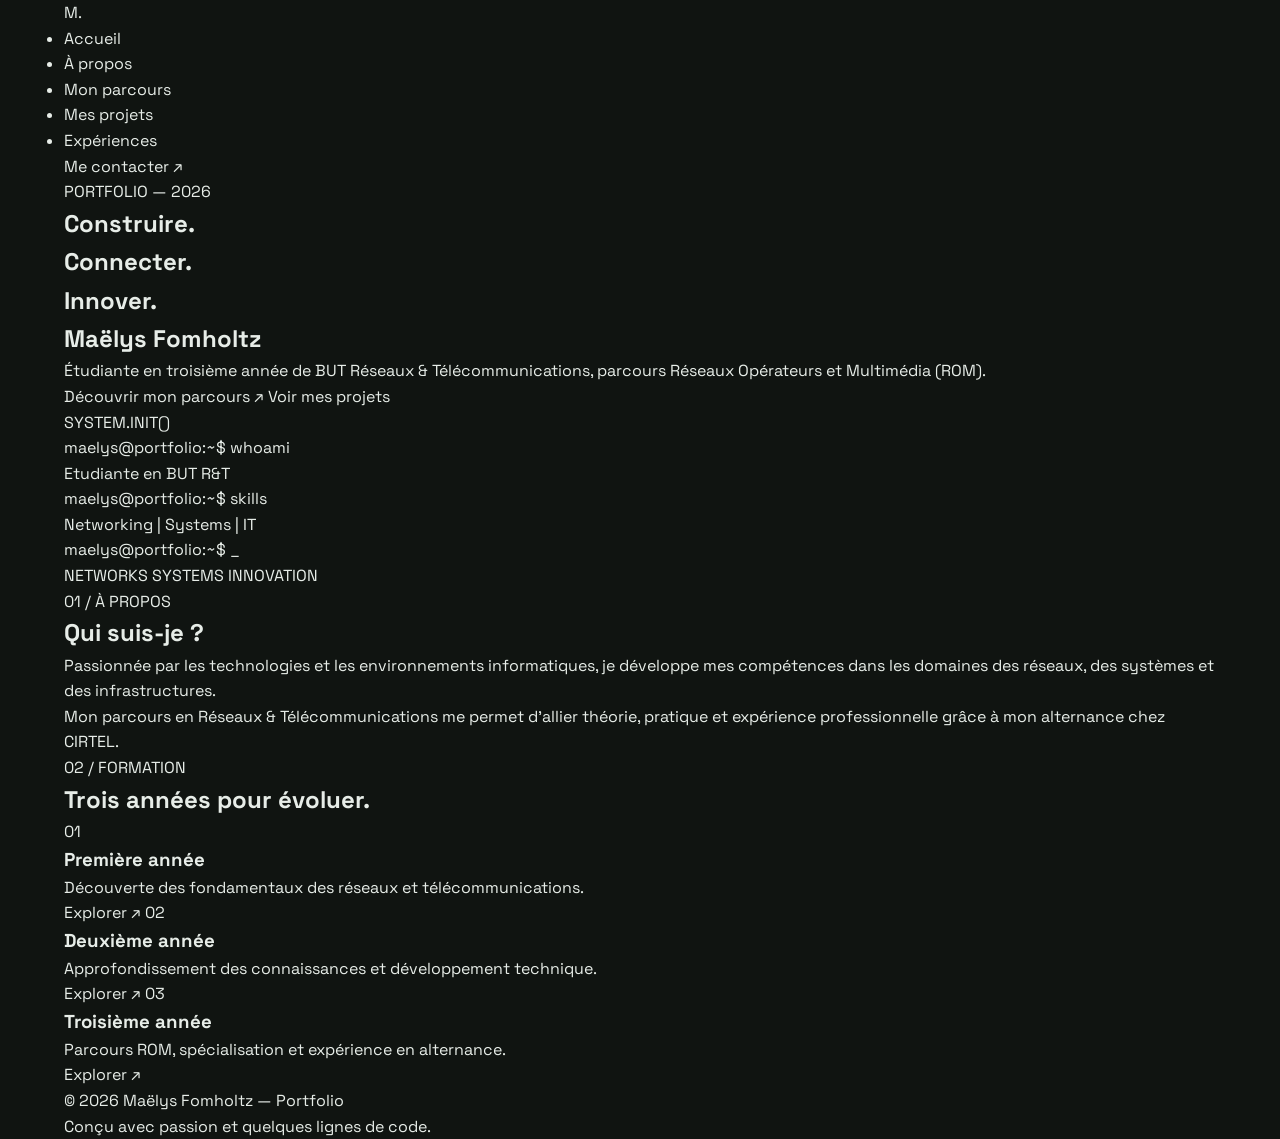
==== index.html @ dc330d8f "Update index.html" ====
<!doctype html>
<html lang="fr">
  <head>
    <meta charset="UTF-8" />
    <meta name="viewport" content="width=device-width, initial-scale=1.0" />

    <title>Maëlys Fomholtz | Portfolio</title>

    <meta
      name="description"
      content="Portfolio de Maëlys Fomholtz, étudiante en BUT Réseaux et Télécommunications, parcours ROM."
    />

    <link rel="stylesheet" href="css/style.css" />
  </head>

  <body>
    <!-- NAVIGATION -->
    <header class="header">
      <nav class="navbar container">
        <a href="index.html" class="logo"> M<span>.</span> </a>

        <ul class="nav-links">
          <li><a href="#accueil">Accueil</a></li>
          <li><a href="#apropos">À propos</a></li>
          <li><a href="parcours/index.html">Mon parcours</a></li>
          <li><a href="projets/index.html">Mes projets</a></li>
          <li><a href="experiences/index.html">Expériences</a></li>
        </ul>

        <a href="mailto:contact@example.com" class="contact-link">
          Me contacter ↗
        </a>
      </nav>
    </header>

    <main>
      <!-- ACCUEIL -->
      <section class="hero container" id="accueil">
        <div class="hero-content">
          <p class="hero-label">
            <span class="status-dot"></span>
            PORTFOLIO — 2026
          </p>

          <h1>
            Construire.<br />
            Connecter.<br />
            <span>Innover.</span>
          </h1>

          <h2>Maëlys Fomholtz</h2>

          <p class="hero-description">
            Étudiante en troisième année de BUT Réseaux & Télécommunications,
            parcours Réseaux Opérateurs et Multimédia (ROM).
          </p>

          <div class="hero-buttons">
            <a href="parcours/index.html" class="btn btn-primary">
              Découvrir mon parcours ↗
            </a>

            <a href="projets/index.html" class="btn btn-secondary">
              Voir mes projets
            </a>
          </div>
        </div>

        <div class="hero-visual">
          <div class="visual-card">
            <p class="code-label">SYSTEM.INIT()</p>

            <div class="terminal">
              <p>
                <span class="terminal-green">maelys@portfolio</span>:~$ whoami
              </p>
              <p>Etudiante en BUT R&T</p>
              <p>
                <span class="terminal-green">maelys@portfolio</span>:~$ skills
              </p>
              <p>Networking | Systems | IT</p>
              <p>
                <span class="terminal-green">maelys@portfolio</span>:~$
                <span class="cursor">_</span>
              </p>
            </div>

            <div class="visual-footer">
              <span>NETWORKS</span>
              <span>SYSTEMS</span>
              <span>INNOVATION</span>
            </div>
          </div>
        </div>
      </section>

      <!-- PRESENTATION -->
      <section class="about-section" id="apropos">
        <div class="container about-content">
          <div>
            <p class="section-label">01 / À PROPOS</p>
            <h2>Qui suis-je<span> ?</span></h2>
          </div>

          <div class="about-text">
            <p>
              Passionnée par les technologies et les environnements
              informatiques, je développe mes compétences dans les domaines des
              réseaux, des systèmes et des infrastructures.
            </p>

            <p>
              Mon parcours en Réseaux & Télécommunications me permet d'allier
              théorie, pratique et expérience professionnelle grâce à mon
              alternance chez CIRTEL.
            </p>
          </div>
        </div>
      </section>

      <!-- PARCOURS -->
      <section class="container journey-section">
        <p class="section-label">02 / FORMATION</p>

        <h2>Trois années pour <span>évoluer.</span></h2>

        <div class="journey-grid">
          <a href="parcours/premiere-annee.html" class="journey-card">
            <span class="card-number">01</span>
            <h3>Première année</h3>
            <p>
              Découverte des fondamentaux des réseaux et télécommunications.
            </p>
            <span class="card-link">Explorer ↗</span>
          </a>

          <a href="parcours/deuxieme-annee.html" class="journey-card">
            <span class="card-number">02</span>
            <h3>Deuxième année</h3>
            <p>
              Approfondissement des connaissances et développement technique.
            </p>
            <span class="card-link">Explorer ↗</span>
          </a>

          <a href="parcours/troisieme-annee.html" class="journey-card">
            <span class="card-number">03</span>
            <h3>Troisième année</h3>
            <p>Parcours ROM, spécialisation et expérience en alternance.</p>
            <span class="card-link">Explorer ↗</span>
          </a>
        </div>
      </section>
    </main>

    <footer class="footer">
      <div class="container">
        <p>© 2026 Maëlys Fomholtz — Portfolio</p>
        <p>Conçu avec passion et quelques lignes de code.</p>
      </div>
    </footer>

    <script src="js/main.js"></script>
  </body>
</html>
---- css/style.css ----
/* =====================================
   STYLE GÉNÉRAL
===================================== */

@import url("https://fonts.googleapis.com/css2?family=Space+Grotesk:wght@400;500;600;700&family=JetBrains+Mono:wght@400;500&display=swap");

@import url("./variables.css");

* {
  margin: 0;
  padding: 0;
  box-sizing: border-box;
}

html {
  scroll-behavior: smooth;
}

body {
  background-color: var(--bg-primary);
  color: var(--text-primary);
  font-family: var(--font-main);
  line-height: 1.6;
  overflow-x: hidden;
}

a {
  color: inherit;
  text-decoration: none;
}

button {
  font-family: inherit;
}

img {
  max-width: 100%;
  display: block;
}

.container {
  width: min(90%, var(--container-width));
  margin: 0 auto;
}

::selection {
  background: var(--green-accent);
  color: var(--bg-primary);
}
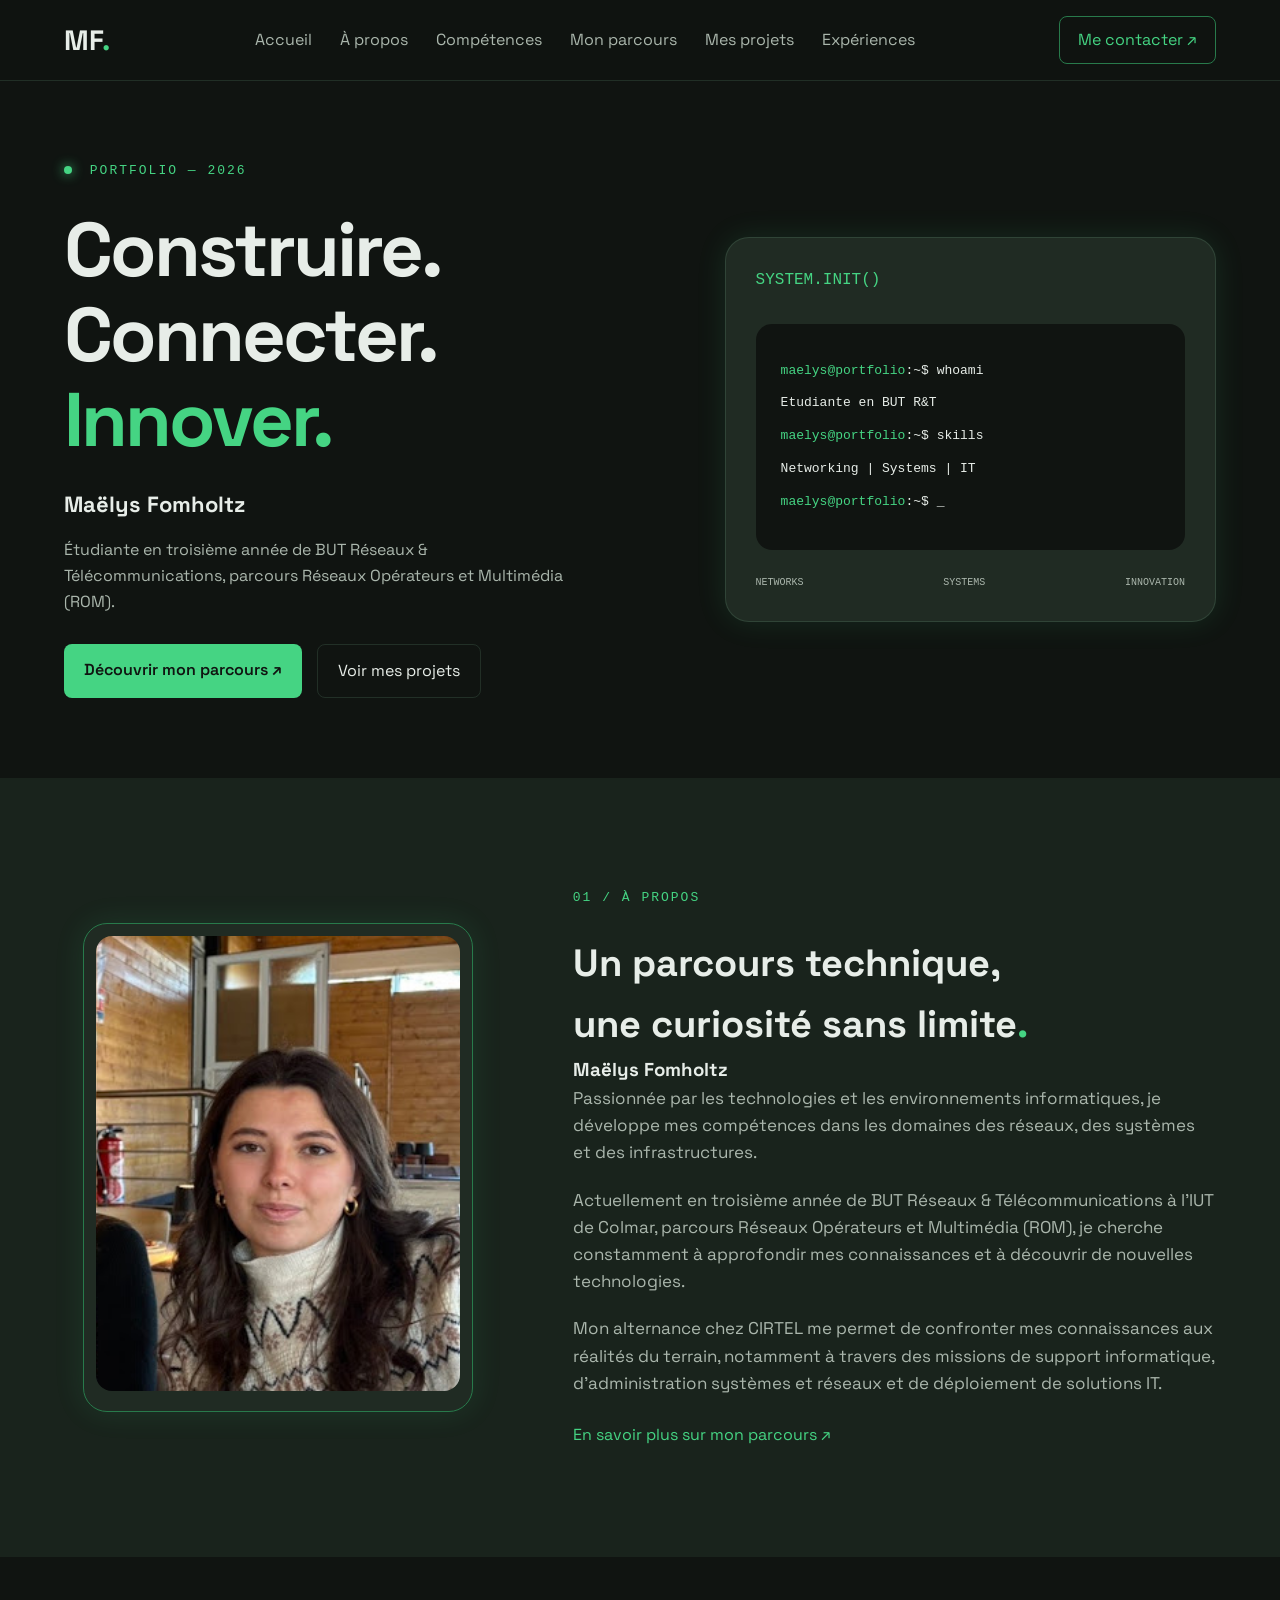
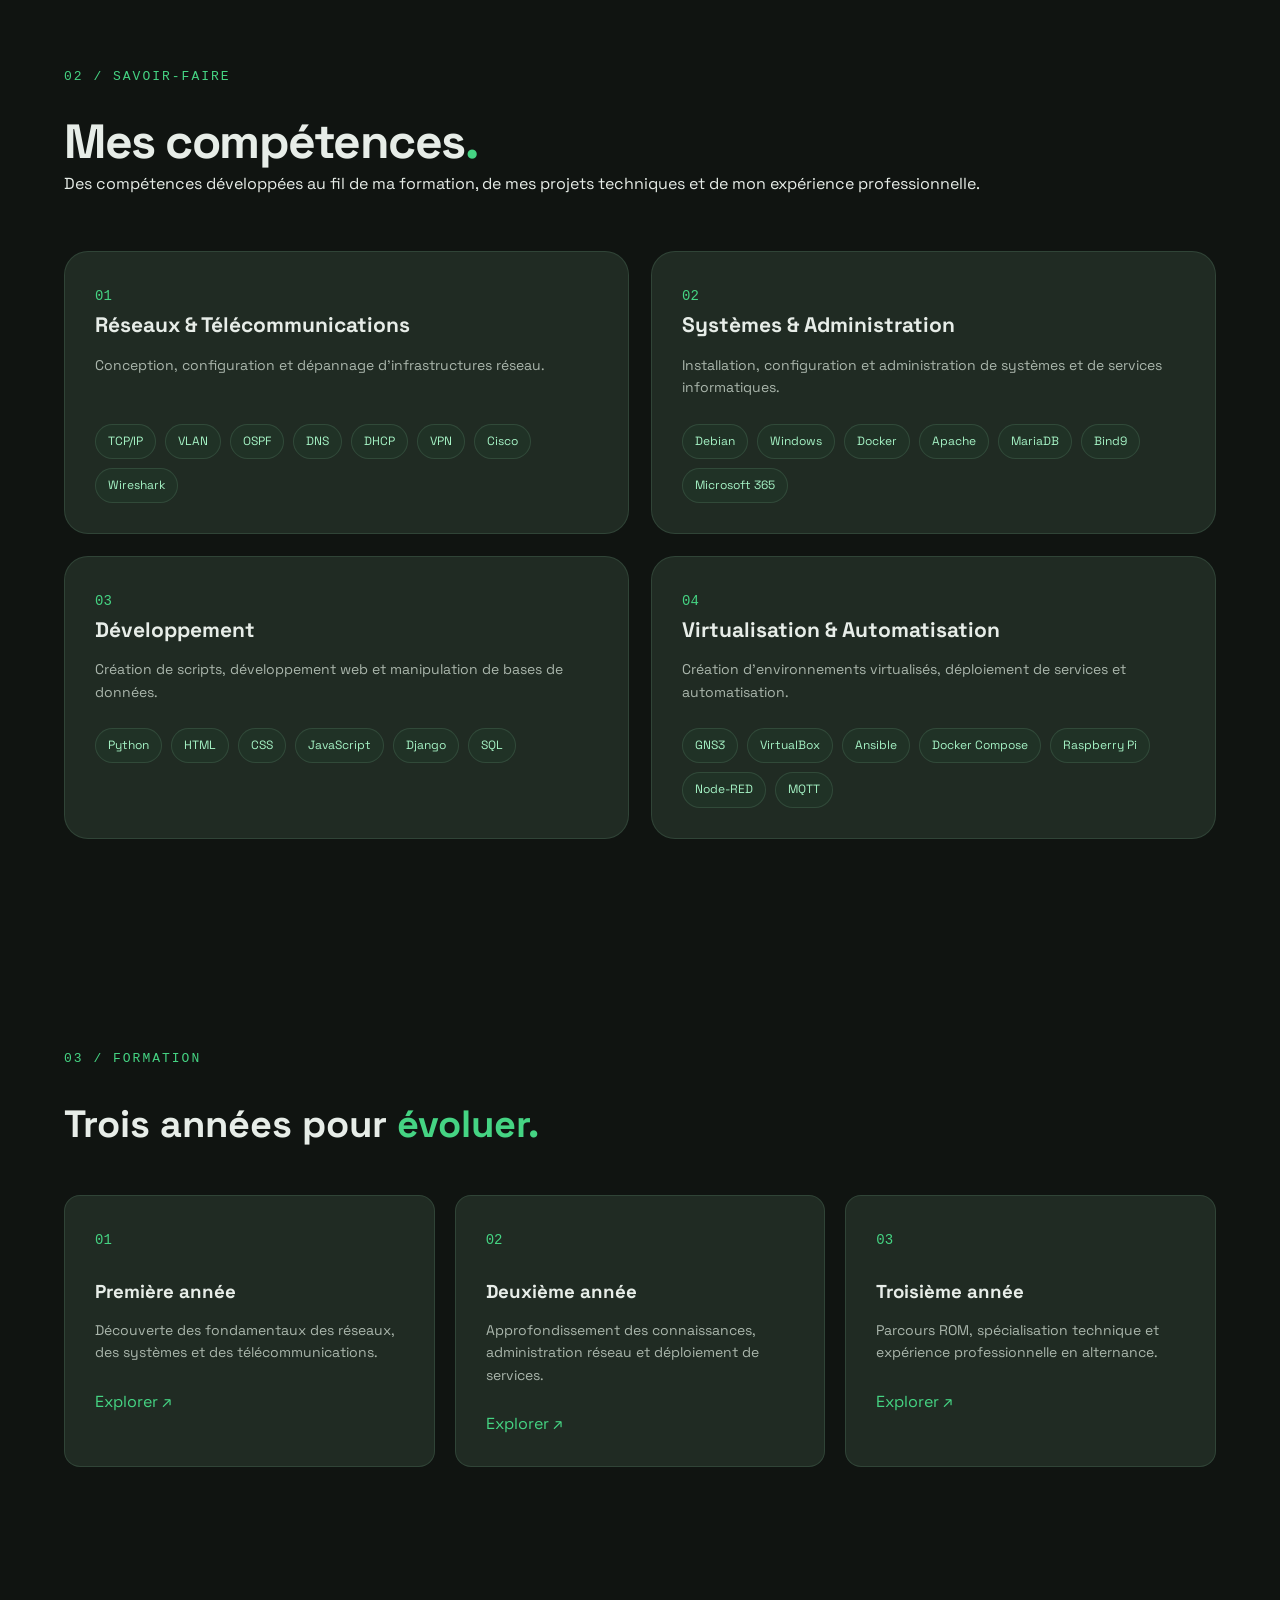
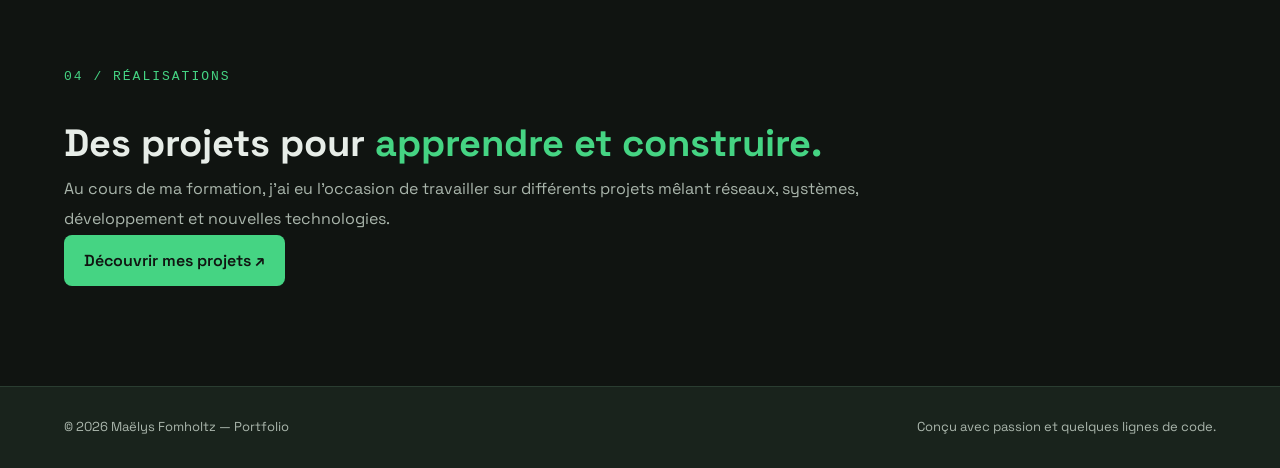
==== commit 55ec307a: "Mise à jour du portfolio et ajout des pages projets" ====
--- a/index.html
+++ b/index.html
@@ -8,34 +8,41 @@
 
     <meta
       name="description"
-      content="Portfolio de Maëlys Fomholtz, étudiante en BUT Réseaux et Télécommunications, parcours ROM."
+      content="Portfolio de Maëlys Fomholtz, étudiante en troisième année de BUT Réseaux et Télécommunications, parcours ROM."
     />
 
     <link rel="stylesheet" href="css/style.css" />
   </head>
 
   <body>
-    <!-- NAVIGATION -->
+    <!-- ==============================
+         NAVIGATION
+    ============================== -->
+
     <header class="header">
       <nav class="navbar container">
-        <a href="index.html" class="logo"> M<span>.</span> </a>
+        <a href="index.html" class="logo"> MF<span>.</span> </a>
 
         <ul class="nav-links">
           <li><a href="#accueil">Accueil</a></li>
           <li><a href="#apropos">À propos</a></li>
+          <li><a href="#competences">Compétences</a></li>
           <li><a href="parcours/index.html">Mon parcours</a></li>
           <li><a href="projets/index.html">Mes projets</a></li>
           <li><a href="experiences/index.html">Expériences</a></li>
         </ul>
 
-        <a href="mailto:contact@example.com" class="contact-link">
+        <a href="mailto:maelys.fomholtz@gmail.com" class="contact-link">
           Me contacter ↗
         </a>
       </nav>
     </header>
 
     <main>
-      <!-- ACCUEIL -->
+      <!-- ==============================
+             ACCUEIL
+        ============================== -->
+
       <section class="hero container" id="accueil">
         <div class="hero-content">
           <p class="hero-label">
@@ -67,6 +74,8 @@
           </div>
         </div>
 
+        <!-- CARTE TERMINAL -->
+
         <div class="hero-visual">
           <div class="visual-card">
             <p class="code-label">SYSTEM.INIT()</p>
@@ -75,11 +84,15 @@
               <p>
                 <span class="terminal-green">maelys@portfolio</span>:~$ whoami
               </p>
+
               <p>Etudiante en BUT R&T</p>
+
               <p>
                 <span class="terminal-green">maelys@portfolio</span>:~$ skills
               </p>
+
               <p>Networking | Systems | IT</p>
+
               <p>
                 <span class="terminal-green">maelys@portfolio</span>:~$
                 <span class="cursor">_</span>
@@ -95,72 +108,263 @@
         </div>
       </section>
 
-      <!-- PRESENTATION -->
+      <!-- ==============================
+             À PROPOS
+        ============================== -->
+
       <section class="about-section" id="apropos">
         <div class="container about-content">
-          <div>
+          <!-- PHOTO DE PROFIL -->
+
+          <div class="about-photo">
+            <img
+              src="images/profil/maelys.JPG"
+              alt="Portrait de Maëlys Fomholtz"
+            />
+          </div>
+
+          <!-- PRÉSENTATION -->
+
+          <div class="about-information">
             <p class="section-label">01 / À PROPOS</p>
-            <h2>Qui suis-je<span> ?</span></h2>
-          </div>
-
-          <div class="about-text">
+
+            <h2>
+              Un parcours technique,<br />
+              une curiosité sans limite<span>.</span>
+            </h2>
+
+            <h3>Maëlys Fomholtz</h3>
+
+            <div class="about-text">
+              <p>
+                Passionnée par les technologies et les environnements
+                informatiques, je développe mes compétences dans les domaines
+                des réseaux, des systèmes et des infrastructures.
+              </p>
+
+              <p>
+                Actuellement en troisième année de BUT Réseaux &
+                Télécommunications à l'IUT de Colmar, parcours Réseaux
+                Opérateurs et Multimédia (ROM), je cherche constamment à
+                approfondir mes connaissances et à découvrir de nouvelles
+                technologies.
+              </p>
+
+              <p>
+                Mon alternance chez CIRTEL me permet de confronter mes
+                connaissances aux réalités du terrain, notamment à travers des
+                missions de support informatique, d'administration systèmes et
+                réseaux et de déploiement de solutions IT.
+              </p>
+            </div>
+
+            <a href="parcours/index.html" class="card-link">
+              En savoir plus sur mon parcours ↗
+            </a>
+          </div>
+        </div>
+      </section>
+
+      <!-- ==============================
+             COMPÉTENCES
+        ============================== -->
+
+      <section class="skills-section" id="competences">
+        <div class="container">
+          <div class="section-heading">
+            <p class="section-label">02 / SAVOIR-FAIRE</p>
+
+            <h2>Mes compétences<span>.</span></h2>
+
             <p>
-              Passionnée par les technologies et les environnements
-              informatiques, je développe mes compétences dans les domaines des
-              réseaux, des systèmes et des infrastructures.
+              Des compétences développées au fil de ma formation, de mes projets
+              techniques et de mon expérience professionnelle.
             </p>
-
-            <p>
-              Mon parcours en Réseaux & Télécommunications me permet d'allier
-              théorie, pratique et expérience professionnelle grâce à mon
-              alternance chez CIRTEL.
-            </p>
-          </div>
-        </div>
-      </section>
-
-      <!-- PARCOURS -->
+          </div>
+
+          <div class="skills-grid">
+            <!-- RÉSEAUX -->
+
+            <article class="skill-card">
+              <span class="card-number">01</span>
+
+              <h3>Réseaux & Télécommunications</h3>
+
+              <p>
+                Conception, configuration et dépannage d'infrastructures réseau.
+              </p>
+
+              <div class="skill-tags">
+                <span>TCP/IP</span>
+                <span>VLAN</span>
+                <span>OSPF</span>
+                <span>DNS</span>
+                <span>DHCP</span>
+                <span>VPN</span>
+                <span>Cisco</span>
+                <span>Wireshark</span>
+              </div>
+            </article>
+
+            <!-- SYSTÈMES -->
+
+            <article class="skill-card">
+              <span class="card-number">02</span>
+
+              <h3>Systèmes & Administration</h3>
+
+              <p>
+                Installation, configuration et administration de systèmes et de
+                services informatiques.
+              </p>
+
+              <div class="skill-tags">
+                <span>Debian</span>
+                <span>Windows</span>
+                <span>Docker</span>
+                <span>Apache</span>
+                <span>MariaDB</span>
+                <span>Bind9</span>
+                <span>Microsoft 365</span>
+              </div>
+            </article>
+
+            <!-- DÉVELOPPEMENT -->
+
+            <article class="skill-card">
+              <span class="card-number">03</span>
+
+              <h3>Développement</h3>
+
+              <p>
+                Création de scripts, développement web et manipulation de bases
+                de données.
+              </p>
+
+              <div class="skill-tags">
+                <span>Python</span>
+                <span>HTML</span>
+                <span>CSS</span>
+                <span>JavaScript</span>
+                <span>Django</span>
+                <span>SQL</span>
+              </div>
+            </article>
+
+            <!-- VIRTUALISATION -->
+
+            <article class="skill-card">
+              <span class="card-number">04</span>
+
+              <h3>Virtualisation & Automatisation</h3>
+
+              <p>
+                Création d'environnements virtualisés, déploiement de services
+                et automatisation.
+              </p>
+
+              <div class="skill-tags">
+                <span>GNS3</span>
+                <span>VirtualBox</span>
+                <span>Ansible</span>
+                <span>Docker Compose</span>
+                <span>Raspberry Pi</span>
+                <span>Node-RED</span>
+                <span>MQTT</span>
+              </div>
+            </article>
+          </div>
+        </div>
+      </section>
+
+      <!-- ==============================
+             PARCOURS
+        ============================== -->
+
       <section class="container journey-section">
-        <p class="section-label">02 / FORMATION</p>
+        <p class="section-label">03 / FORMATION</p>
 
         <h2>Trois années pour <span>évoluer.</span></h2>
 
         <div class="journey-grid">
           <a href="parcours/premiere-annee.html" class="journey-card">
             <span class="card-number">01</span>
+
             <h3>Première année</h3>
+
             <p>
-              Découverte des fondamentaux des réseaux et télécommunications.
+              Découverte des fondamentaux des réseaux, des systèmes et des
+              télécommunications.
             </p>
-            <span class="card-link">Explorer ↗</span>
+
+            <span class="card-link"> Explorer ↗ </span>
           </a>
 
           <a href="parcours/deuxieme-annee.html" class="journey-card">
             <span class="card-number">02</span>
+
             <h3>Deuxième année</h3>
+
             <p>
-              Approfondissement des connaissances et développement technique.
+              Approfondissement des connaissances, administration réseau et
+              déploiement de services.
             </p>
-            <span class="card-link">Explorer ↗</span>
+
+            <span class="card-link"> Explorer ↗ </span>
           </a>
 
           <a href="parcours/troisieme-annee.html" class="journey-card">
             <span class="card-number">03</span>
+
             <h3>Troisième année</h3>
-            <p>Parcours ROM, spécialisation et expérience en alternance.</p>
-            <span class="card-link">Explorer ↗</span>
+
+            <p>
+              Parcours ROM, spécialisation technique et expérience
+              professionnelle en alternance.
+            </p>
+
+            <span class="card-link"> Explorer ↗ </span>
           </a>
         </div>
       </section>
+
+      <!-- ==============================
+             PROJETS
+        ============================== -->
+
+      <section class="container journey-section">
+        <p class="section-label">04 / RÉALISATIONS</p>
+
+        <h2>Des projets pour <span>apprendre et construire.</span></h2>
+
+        <div class="text-content">
+          <p>
+            Au cours de ma formation, j'ai eu l'occasion de travailler sur
+            différents projets mêlant réseaux, systèmes, développement et
+            nouvelles technologies.
+          </p>
+        </div>
+
+        <a href="projets/index.html" class="btn btn-primary">
+          Découvrir mes projets ↗
+        </a>
+      </section>
     </main>
+
+    <!-- ==============================
+         FOOTER
+    ============================== -->
 
     <footer class="footer">
       <div class="container">
         <p>© 2026 Maëlys Fomholtz — Portfolio</p>
+
         <p>Conçu avec passion et quelques lignes de code.</p>
       </div>
     </footer>
 
+    <!-- JAVASCRIPT -->
+
     <script src="js/main.js"></script>
   </body>
 </html>
--- a/css/style.css
+++ b/css/style.css
@@ -1,7 +1,3 @@
-/* =====================================
-   STYLE GÉNÉRAL
-===================================== */
-
 @import url("https://fonts.googleapis.com/css2?family=Space+Grotesk:wght@400;500;600;700&family=JetBrains+Mono:wght@400;500&display=swap");
 
 @import url("./variables.css");
@@ -17,11 +13,10 @@
 }
 
 body {
-  background-color: var(--bg-primary);
+  background: var(--bg-primary);
   color: var(--text-primary);
   font-family: var(--font-main);
   line-height: 1.6;
-  overflow-x: hidden;
 }
 
 a {
@@ -29,21 +24,800 @@
   text-decoration: none;
 }
 
-button {
-  font-family: inherit;
-}
-
-img {
-  max-width: 100%;
-  display: block;
-}
-
 .container {
   width: min(90%, var(--container-width));
-  margin: 0 auto;
-}
-
-::selection {
+  margin: auto;
+}
+
+/* NAVIGATION */
+
+.header {
+  position: sticky;
+  top: 0;
+  z-index: 100;
+  background: rgba(16, 20, 17, 0.92);
+  backdrop-filter: blur(15px);
+  border-bottom: 1px solid var(--border-color);
+}
+
+.navbar {
+  min-height: 80px;
+  display: flex;
+  align-items: center;
+  justify-content: space-between;
+  gap: 25px;
+}
+
+.logo {
+  font-size: 28px;
+  font-weight: 700;
+}
+
+.logo span {
+  color: var(--green-accent);
+}
+
+.nav-links {
+  display: flex;
+  gap: 28px;
+  list-style: none;
+}
+
+.nav-links a {
+  color: var(--text-secondary);
+  transition: var(--transition);
+}
+
+.nav-links a:hover {
+  color: var(--green-accent);
+}
+
+.contact-link {
+  color: var(--green-accent);
+  border: 1px solid var(--green-primary);
+  padding: 10px 18px;
+  border-radius: var(--radius-small);
+}
+
+/* ACCUEIL */
+
+.hero {
+  min-height: 650px;
+  display: grid;
+  grid-template-columns: 1.1fr 0.9fr;
+  align-items: center;
+  gap: 60px;
+  padding-top: 80px;
+  padding-bottom: 80px;
+}
+
+.hero-label,
+.section-label {
+  color: var(--green-accent);
+  font-family: var(--font-code);
+  font-size: 13px;
+  letter-spacing: 2px;
+  margin-bottom: 25px;
+}
+
+.status-dot {
+  display: inline-block;
+  width: 8px;
+  height: 8px;
+  border-radius: 50%;
+  background: var(--green-accent);
+  margin-right: 8px;
+  box-shadow: 0 0 12px var(--green-accent);
+}
+
+.hero h1 {
+  font-size: clamp(48px, 6vw, 76px);
+  line-height: 1.12;
+  letter-spacing: -3px;
+}
+
+.hero h1 span,
+.about-content h2 span,
+.journey-section h2 span {
+  color: var(--green-accent);
+}
+
+.hero h2 {
+  margin-top: 25px;
+  font-size: 22px;
+}
+
+.hero-description {
+  max-width: 520px;
+  color: var(--text-secondary);
+  margin-top: 15px;
+}
+
+.hero-buttons {
+  display: flex;
+  flex-wrap: wrap;
+  gap: 15px;
+  margin-top: 30px;
+}
+
+.btn {
+  display: inline-block;
+  padding: 13px 20px;
+  border-radius: var(--radius-small);
+  transition: var(--transition);
+}
+
+.btn-primary {
+  background: var(--green-primary);
+  color: white;
+}
+
+.btn-primary:hover {
   background: var(--green-accent);
   color: var(--bg-primary);
-}
+  transform: translateY(-3px);
+}
+
+.btn-secondary {
+  border: 1px solid var(--green-primary);
+  color: var(--green-accent);
+}
+
+/* TERMINAL */
+
+.visual-card {
+  background: var(--bg-card);
+  border: 1px solid var(--border-color);
+  border-radius: var(--radius-large);
+  padding: 30px;
+  box-shadow: var(--shadow-green);
+}
+
+.code-label {
+  color: var(--green-accent);
+  font-family: var(--font-code);
+  margin-bottom: 30px;
+}
+
+.terminal {
+  background: var(--bg-primary);
+  padding: 25px;
+  border-radius: var(--radius-medium);
+  font-family: var(--font-code);
+  font-size: 13px;
+  overflow-wrap: anywhere;
+}
+
+.terminal p {
+  margin: 12px 0;
+}
+
+.terminal-green {
+  color: var(--green-accent);
+}
+
+.cursor {
+  animation: blink 1s infinite;
+}
+
+@keyframes blink {
+  50% {
+    opacity: 0;
+  }
+}
+
+.visual-footer {
+  display: flex;
+  justify-content: space-between;
+  gap: 10px;
+  margin-top: 25px;
+  color: var(--text-secondary);
+  font-family: var(--font-code);
+  font-size: 10px;
+}
+
+/* PRESENTATION */
+
+.about-section {
+  background: var(--bg-secondary);
+  padding: 90px 0;
+}
+
+.about-content {
+  display: grid;
+  grid-template-columns: 0.8fr 1.2fr;
+  gap: 80px;
+}
+
+.about-content h2,
+.journey-section h2 {
+  font-size: 38px;
+}
+
+.about-text {
+  color: var(--text-secondary);
+  font-size: 17px;
+}
+
+.about-text p + p {
+  margin-top: 20px;
+}
+
+/* FORMATION */
+
+.journey-section {
+  padding-top: 100px;
+  padding-bottom: 100px;
+}
+
+.journey-grid {
+  display: grid;
+  grid-template-columns: repeat(3, 1fr);
+  gap: 20px;
+  margin-top: 40px;
+}
+
+.journey-card {
+  background: var(--bg-card);
+  border: 1px solid var(--border-color);
+  border-radius: var(--radius-medium);
+  padding: 30px;
+  transition: var(--transition);
+}
+
+.journey-card:hover {
+  border-color: var(--green-accent);
+  transform: translateY(-6px);
+  box-shadow: var(--shadow-green);
+}
+
+.card-number {
+  color: var(--green-accent);
+  font-family: var(--font-code);
+  font-size: 24px;
+}
+
+.journey-card h3 {
+  margin: 25px 0 12px;
+}
+
+.journey-card p {
+  color: var(--text-secondary);
+  font-size: 14px;
+}
+
+.card-link {
+  display: inline-block;
+  color: var(--green-accent);
+  margin-top: 25px;
+}
+
+/* FOOTER */
+
+.footer {
+  background: var(--bg-secondary);
+  border-top: 1px solid var(--border-color);
+  padding: 30px 0;
+  color: var(--text-secondary);
+  font-size: 13px;
+}
+
+.footer .container {
+  display: flex;
+  justify-content: space-between;
+  gap: 20px;
+}
+
+/* RESPONSIVE */
+
+@media (max-width: 850px) {
+  .hero {
+    grid-template-columns: 1fr;
+    gap: 40px;
+  }
+
+  .about-content {
+    grid-template-columns: 1fr;
+    gap: 30px;
+  }
+
+  .journey-grid {
+    grid-template-columns: 1fr;
+  }
+
+  .nav-links {
+    gap: 12px;
+    font-size: 12px;
+  }
+}
+
+@media (max-width: 550px) {
+  .navbar {
+    flex-wrap: wrap;
+    padding: 15px 0;
+  }
+
+  .nav-links {
+    order: 3;
+    width: 100%;
+    justify-content: space-between;
+    flex-wrap: wrap;
+  }
+
+  .contact-link {
+    font-size: 12px;
+  }
+
+  .hero h1 {
+    font-size: 48px;
+  }
+
+  .footer .container {
+    flex-direction: column;
+  }
+}
+
+/* =====================================
+   A PROPOS
+===================================== */
+
+.section-heading {
+  margin-bottom: 55px;
+}
+
+.section-heading h2 {
+  font-size: clamp(32px, 4vw, 48px);
+  line-height: 1.2;
+  letter-spacing: -1.5px;
+}
+
+.section-heading h2 span {
+  color: var(--green-accent);
+}
+
+.about-section {
+  background: var(--bg-secondary);
+  padding: 110px 0;
+}
+
+.about-layout {
+  display: grid;
+  grid-template-columns: 0.8fr 1.2fr;
+  align-items: center;
+  gap: 80px;
+}
+
+.about-photo {
+  position: relative;
+  max-width: 390px;
+  width: 100%;
+  margin: auto;
+  padding: 12px;
+  border: 1px solid var(--green-primary);
+  border-radius: var(--radius-large);
+  background: var(--bg-card);
+  box-shadow: var(--shadow-green);
+}
+
+.about-photo img {
+  width: 100%;
+  aspect-ratio: 4 / 5;
+  object-fit: cover;
+  border-radius: 16px;
+}
+
+.photo-caption {
+  display: flex;
+  align-items: center;
+  gap: 10px;
+  padding: 15px 5px 5px;
+  color: var(--green-light);
+  font-family: var(--font-code);
+  font-size: 11px;
+  letter-spacing: 1px;
+}
+
+.about-details {
+  color: var(--text-secondary);
+  font-size: 15px;
+}
+
+.about-details p {
+  margin-bottom: 20px;
+}
+
+.about-intro {
+  color: var(--text-primary);
+  font-size: 25px;
+  font-weight: 700;
+}
+
+.about-tags,
+.skill-tags {
+  display: flex;
+  flex-wrap: wrap;
+  gap: 9px;
+}
+
+.about-tags {
+  margin: 30px 0;
+}
+
+.about-tags span,
+.skill-tags span {
+  padding: 7px 12px;
+  border: 1px solid var(--border-color);
+  border-radius: 30px;
+  color: var(--green-light);
+  font-size: 12px;
+  background: rgba(69, 212, 131, 0.04);
+}
+
+.about-more {
+  display: inline-block;
+  color: var(--green-accent);
+  font-weight: 600;
+}
+
+.about-more span {
+  margin-left: 6px;
+}
+
+/* =====================================
+   COMPETENCES
+===================================== */
+
+.skills-section {
+  padding: 110px 0;
+  background: var(--bg-primary);
+}
+
+.section-description {
+  max-width: 600px;
+  color: var(--text-secondary);
+  margin-top: 18px;
+}
+
+.skills-grid {
+  display: grid;
+  grid-template-columns: repeat(2, 1fr);
+  gap: 22px;
+}
+
+.skill-card {
+  padding: 30px;
+  background: var(--bg-card);
+  border: 1px solid var(--border-color);
+  border-radius: var(--radius-large);
+  transition: var(--transition);
+}
+
+.skill-card:hover {
+  transform: translateY(-5px);
+  border-color: var(--green-accent);
+  box-shadow: var(--shadow-green);
+}
+
+.skill-card-header {
+  display: flex;
+  justify-content: space-between;
+  align-items: center;
+  margin-bottom: 25px;
+}
+
+.skill-icon {
+  display: grid;
+  place-items: center;
+  width: 48px;
+  height: 48px;
+  border-radius: 12px;
+  background: rgba(69, 212, 131, 0.1);
+  color: var(--green-accent);
+  font-family: var(--font-code);
+  font-size: 19px;
+}
+
+.skill-index {
+  color: var(--text-muted);
+  font-family: var(--font-code);
+  font-size: 13px;
+}
+
+.skill-card h3 {
+  font-size: 21px;
+  margin-bottom: 12px;
+}
+
+.skill-card > p {
+  color: var(--text-secondary);
+  font-size: 14px;
+  min-height: 48px;
+  margin-bottom: 22px;
+}
+
+.skill-tags {
+  min-height: 75px;
+  align-content: flex-start;
+}
+
+.skill-level {
+  margin-top: 28px;
+  padding-top: 20px;
+  border-top: 1px solid var(--border-color);
+  color: var(--text-secondary);
+  font-family: var(--font-code);
+  font-size: 11px;
+}
+
+.level-track {
+  height: 5px;
+  margin-top: 12px;
+  border-radius: 10px;
+  background: #303a32;
+  overflow: hidden;
+}
+
+.level-fill {
+  height: 100%;
+  border-radius: inherit;
+  background: var(--green-accent);
+}
+
+.level-advanced {
+  width: 75%;
+}
+
+.level-intermediate {
+  width: 55%;
+}
+
+.skills-note {
+  margin-top: 30px;
+  color: var(--text-muted);
+  font-size: 12px;
+  text-align: center;
+}
+
+/* RESPONSIVE : A PROPOS ET COMPETENCES */
+
+@media (max-width: 850px) {
+  .about-layout {
+    grid-template-columns: 1fr;
+    gap: 45px;
+  }
+
+  .about-photo {
+    max-width: 320px;
+  }
+
+  .skills-grid {
+    grid-template-columns: 1fr;
+  }
+
+  .section-heading {
+    margin-bottom: 35px;
+  }
+}
+
+/* =====================================
+   CORRECTION DE LA MISE EN PAGE ACCUEIL
+===================================== */
+
+.hero {
+  width: min(90%, var(--container-width));
+  margin: 0 auto;
+  grid-template-columns: minmax(0, 1.1fr) minmax(0, 0.9fr);
+  align-items: center;
+}
+
+.hero-content,
+.hero-visual {
+  min-width: 0;
+}
+
+.hero-description {
+  max-width: 520px;
+  overflow-wrap: break-word;
+}
+
+.hero-visual {
+  width: 100%;
+}
+
+.visual-card {
+  width: 100%;
+}
+
+body {
+  overflow-x: hidden;
+}
+
+@media (max-width: 850px) {
+  .hero {
+    grid-template-columns: 1fr;
+    min-height: auto;
+    padding-top: 70px;
+    padding-bottom: 70px;
+  }
+
+  .hero-visual {
+    max-width: 600px;
+  }
+}
+
+@media (max-width: 550px) {
+  .hero h1 {
+    font-size: clamp(40px, 12vw, 55px);
+    letter-spacing: -2px;
+  }
+
+  .hero-buttons {
+    flex-direction: column;
+    align-items: flex-start;
+  }
+}
+
+/* ==============================
+   PAGES DU PARCOURS
+============================== */
+
+.page-hero {
+  width: min(90%, var(--container-width));
+  margin: 0 auto;
+  padding: 100px 0 70px;
+}
+
+.page-hero h1 {
+  font-size: clamp(42px, 7vw, 76px);
+  line-height: 1.1;
+  margin: 20px 0;
+}
+
+.page-hero h1 span {
+  color: var(--green-accent);
+}
+
+.page-hero > p:not(.section-label) {
+  max-width: 650px;
+  color: var(--text-secondary);
+  line-height: 1.8;
+}
+
+.year-tag {
+  display: inline-block;
+  margin-top: 25px;
+  padding: 9px 16px;
+  color: var(--green-light);
+  background: var(--bg-card);
+  border: 1px solid var(--border-color);
+  border-radius: 30px;
+  font-family: var(--font-code);
+  font-size: 13px;
+}
+
+.content-section {
+  width: min(90%, var(--container-width));
+  margin: 0 auto;
+  padding: 55px 0;
+}
+
+.text-content {
+  max-width: 850px;
+  color: var(--text-secondary);
+  line-height: 1.9;
+}
+
+.text-content p + p {
+  margin-top: 18px;
+}
+
+.card-number {
+  color: var(--green-accent);
+  font-family: var(--font-code);
+  font-size: 14px;
+}
+
+.project-category {
+  color: var(--green-accent);
+  font-family: var(--font-code);
+  font-size: 11px;
+  letter-spacing: 1px;
+}
+
+.year-navigation {
+  width: min(90%, var(--container-width));
+  margin: 30px auto 90px;
+  display: flex;
+  justify-content: space-between;
+  gap: 20px;
+  flex-wrap: wrap;
+}
+
+.btn-secondary,
+.btn-primary {
+  display: inline-block;
+  padding: 13px 20px;
+  border-radius: var(--radius-small);
+  text-decoration: none;
+  transition: var(--transition);
+}
+
+.btn-secondary {
+  color: var(--text-primary);
+  border: 1px solid var(--border-color);
+}
+
+.btn-primary {
+  color: #101411;
+  background: var(--green-accent);
+  font-weight: 600;
+}
+
+.btn-secondary:hover,
+.btn-primary:hover {
+  transform: translateY(-3px);
+}
+
+@media (max-width: 600px) {
+  .page-hero {
+    padding-top: 70px;
+  }
+
+  .year-navigation {
+    flex-direction: column;
+  }
+
+  .year-navigation a {
+    text-align: center;
+  }
+}
+
+/* CORRECTION DES PAGES INTERNES */
+
+.page-hero,
+.content-section,
+.year-navigation {
+  width: min(90%, var(--container-width));
+  margin-left: auto;
+  margin-right: auto;
+}
+
+.page-hero {
+  padding-top: 100px;
+  padding-bottom: 50px;
+}
+
+.content-section {
+  padding-top: 45px;
+  padding-bottom: 45px;
+}
+
+.text-content {
+  max-width: 850px;
+}
+
+.skills-grid,
+.project-grid {
+  width: 100%;
+  min-width: 0;
+}
+
+.skill-card,
+.project-card {
+  min-width: 0;
+}
+
+body {
+  overflow-x: hidden;
+}
+
+@media (max-width: 768px) {
+  .page-hero {
+    padding-top: 65px;
+  }
+
+  .content-section {
+    padding-top: 30px;
+    padding-bottom: 30px;
+  }
+}
